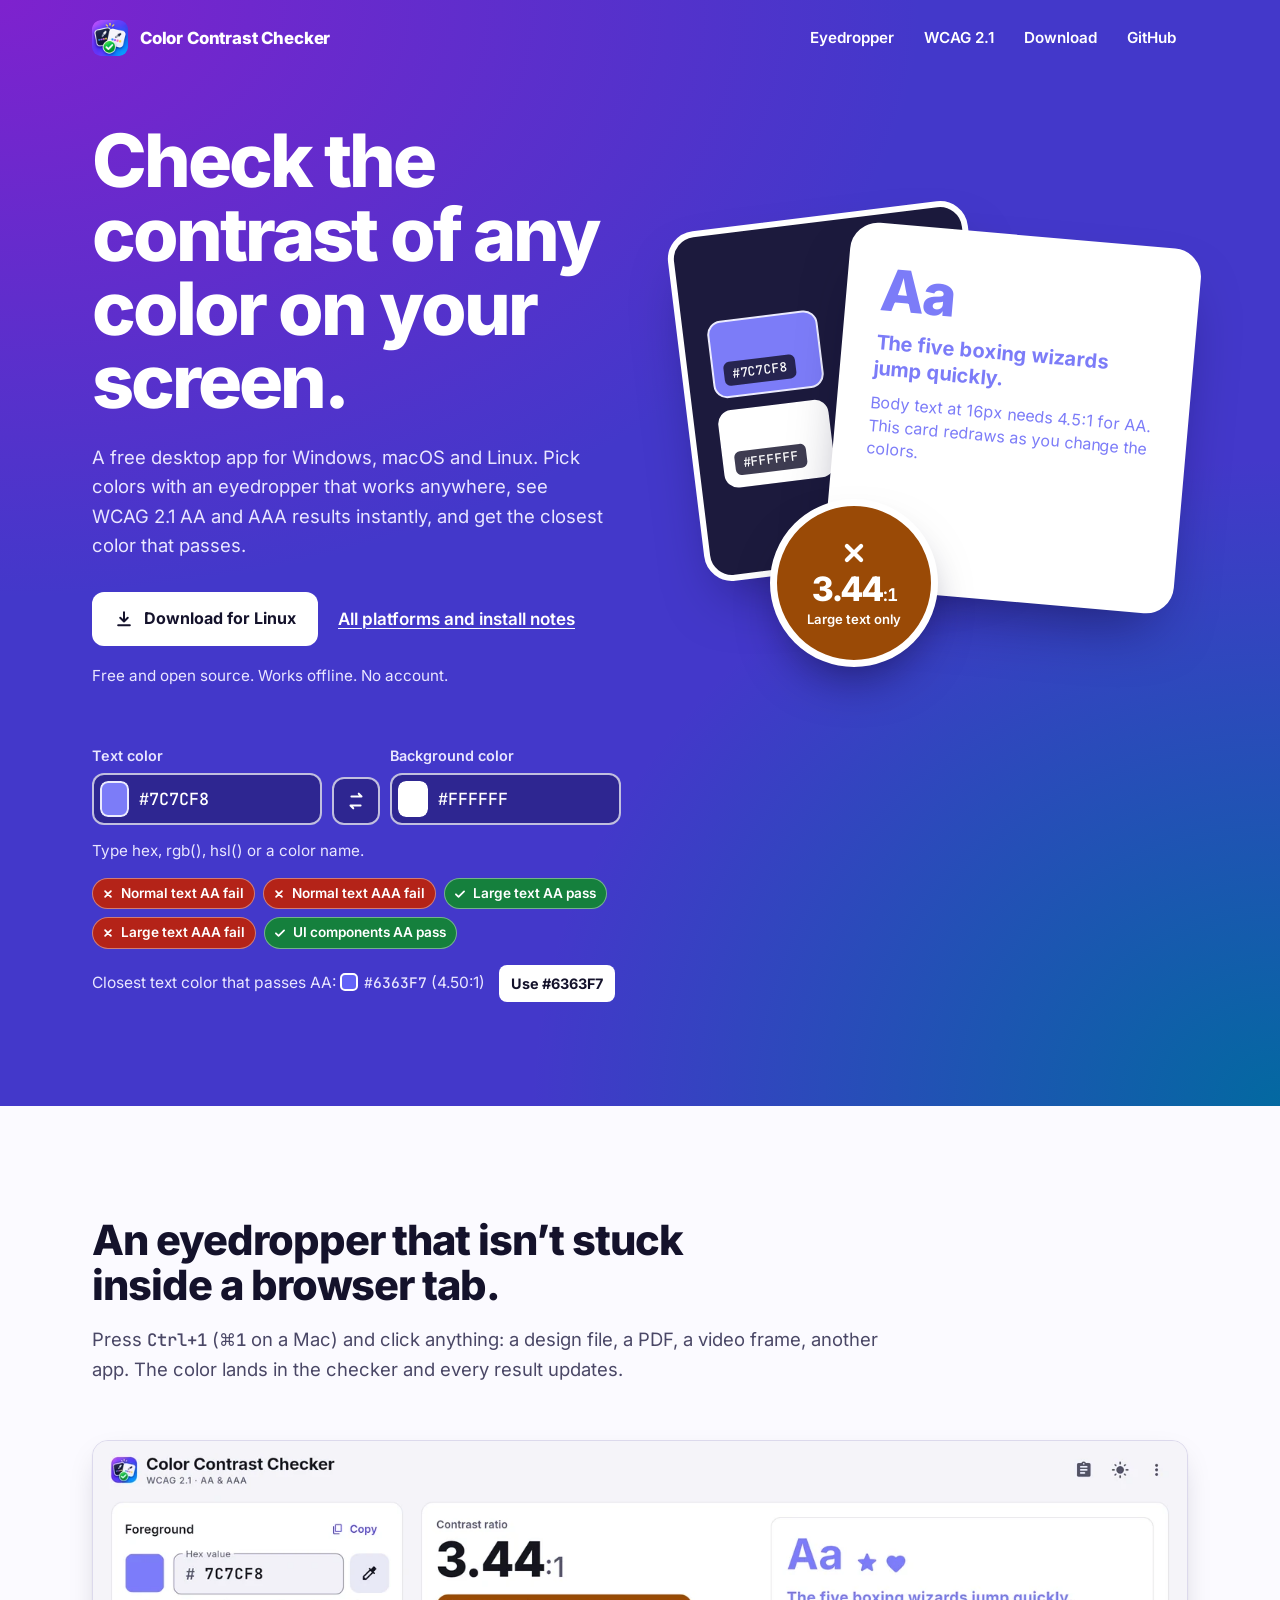
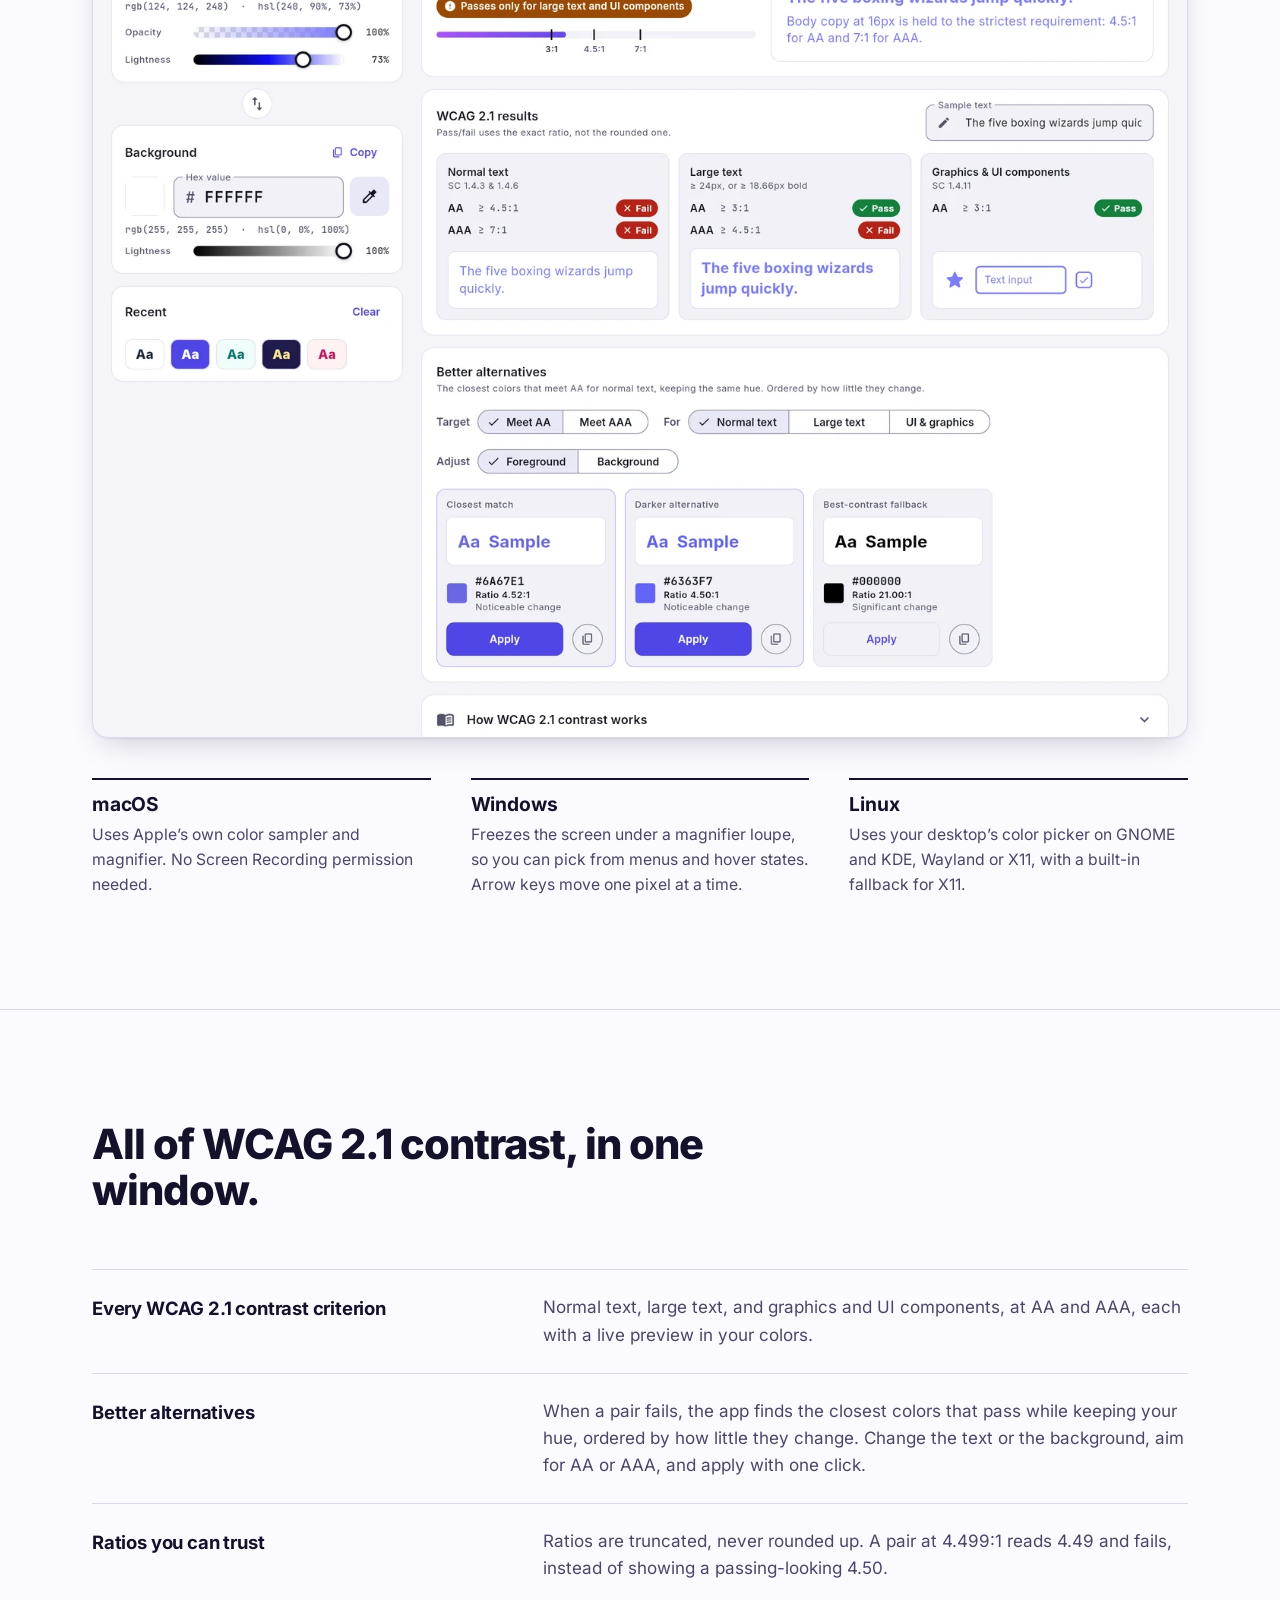
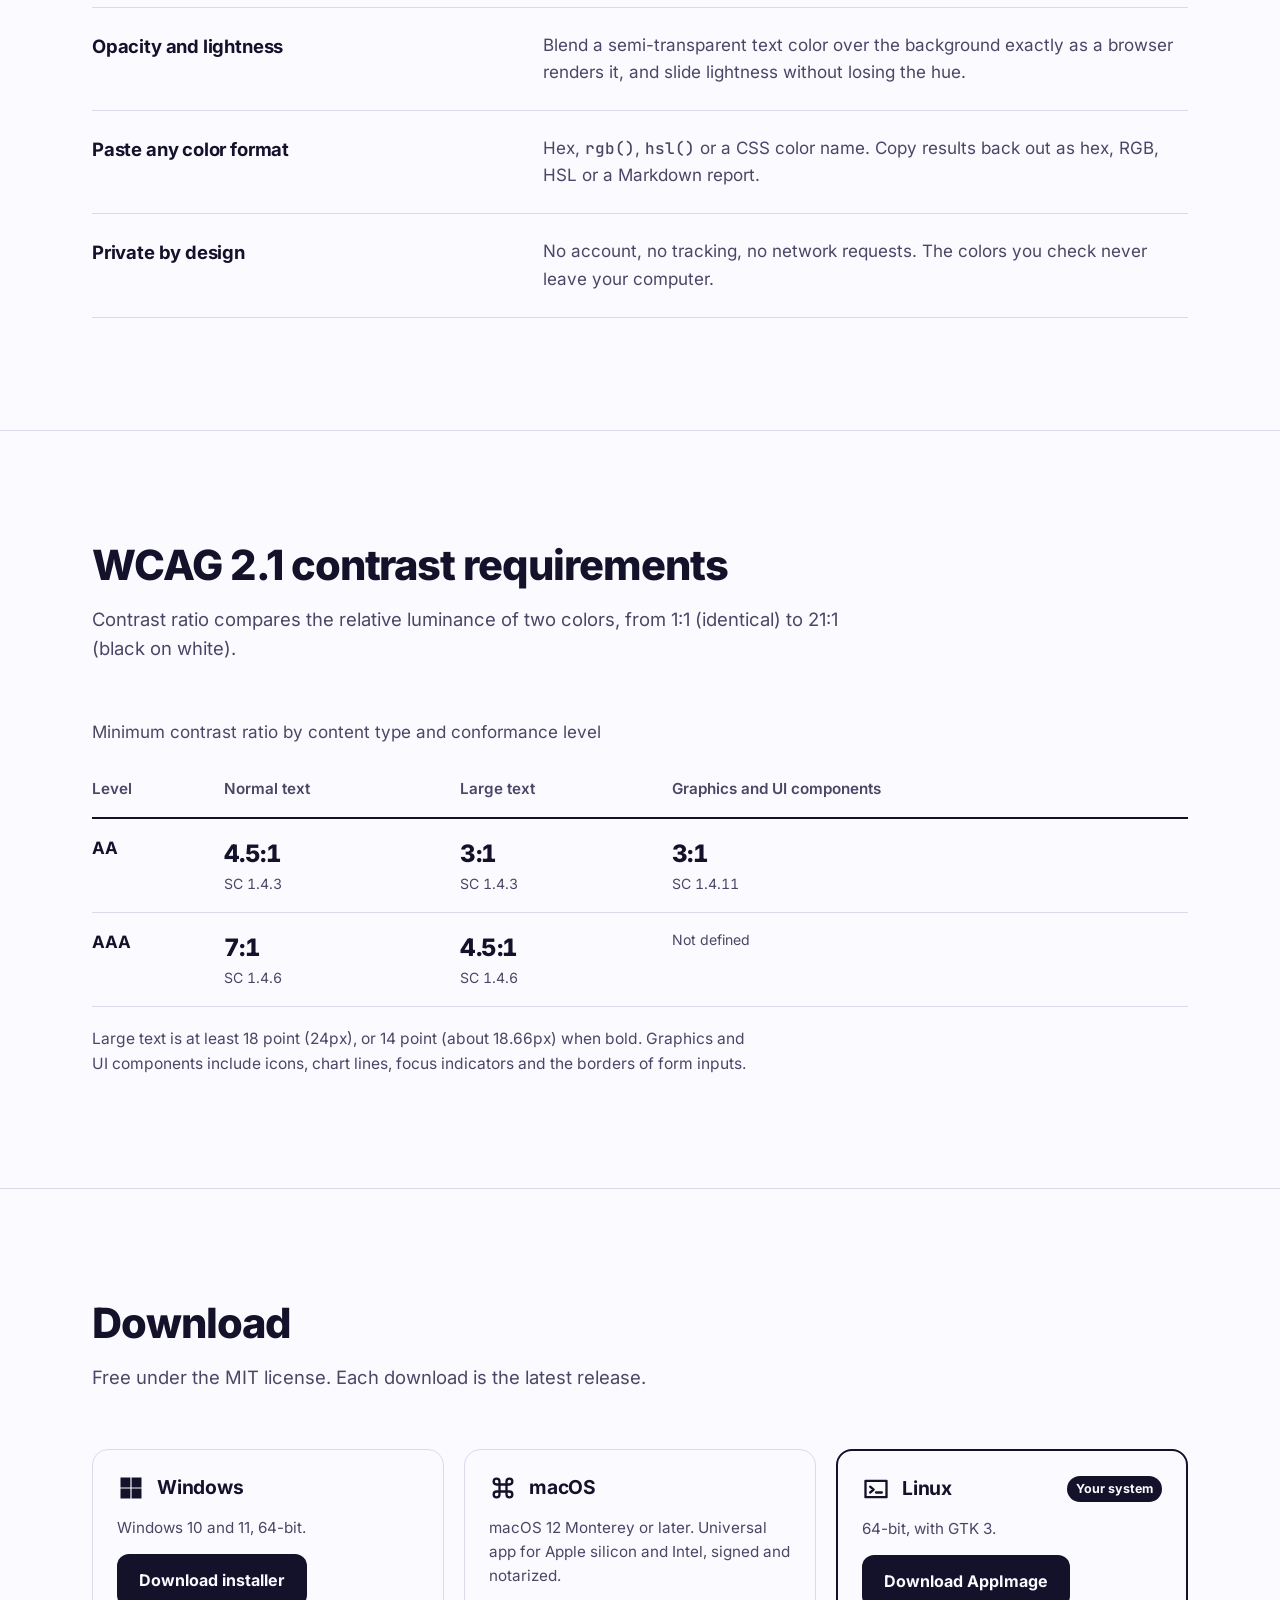
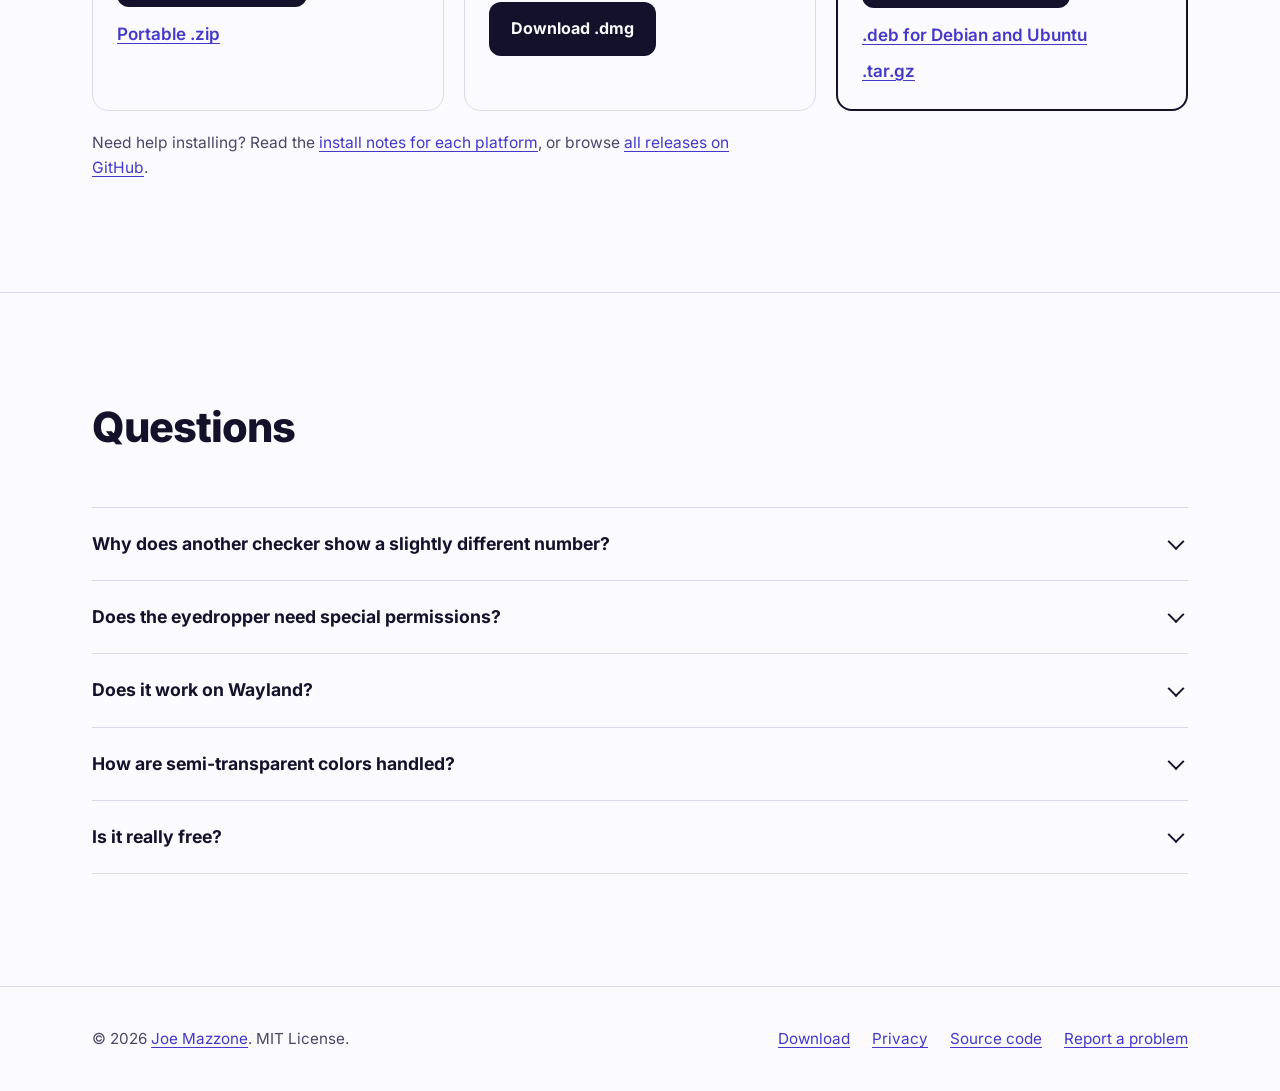
==== website/index.html @ 6fdb6763 "Color Contrast Checker: Flutter desktop app, eyedropper plugin, website - wcag_contrast: WCAG 2.1 co" ====
<!doctype html>
<html lang="en">
  <head>
    <meta charset="utf-8" />
    <meta name="viewport" content="width=device-width, initial-scale=1" />
    <title>Color Contrast Checker — WCAG 2.1 contrast app for Windows, macOS and Linux</title>
    <meta
      name="description"
      content="Free desktop app that checks color contrast against WCAG 2.1 AA and AAA. Pick colors from anywhere on your screen with a system-wide eyedropper and get the closest accessible alternative."
    />
    <link rel="canonical" href="https://color-contrast.joemazzone.net/" />
    <meta name="theme-color" content="#4338CA" />
    <link rel="icon" href="favicon.ico" sizes="any" />
    <link rel="icon" type="image/png" sizes="64x64" href="assets/img/favicon-64.png" />
    <link rel="apple-touch-icon" href="assets/img/apple-touch-icon.png" />
    <link rel="manifest" href="site.webmanifest" />

    <meta property="og:type" content="website" />
    <meta property="og:site_name" content="Color Contrast Checker" />
    <meta property="og:title" content="Color Contrast Checker" />
    <meta
      property="og:description"
      content="WCAG 2.1 AA & AAA contrast checks with an eyedropper that works anywhere on your screen. Free for Windows, macOS and Linux."
    />
    <meta property="og:url" content="https://color-contrast.joemazzone.net/" />
    <meta property="og:image" content="https://color-contrast.joemazzone.net/assets/img/og-image.png" />
    <meta property="og:image:width" content="1200" />
    <meta property="og:image:height" content="630" />
    <meta name="twitter:card" content="summary_large_image" />

    <link rel="preload" href="assets/fonts/inter-800.woff2" as="font" type="font/woff2" crossorigin />
    <link rel="preload" href="assets/fonts/inter-400.woff2" as="font" type="font/woff2" crossorigin />
    <link rel="stylesheet" href="assets/css/site.css" />

    <script type="application/ld+json">
      {
        "@context": "https://schema.org",
        "@type": "SoftwareApplication",
        "name": "Color Contrast Checker",
        "applicationCategory": "DeveloperApplication",
        "operatingSystem": "Windows, macOS, Linux",
        "description": "Desktop app that checks color contrast against WCAG 2.1 AA and AAA, with a system-wide eyedropper and accessible color suggestions.",
        "url": "https://color-contrast.joemazzone.net/",
        "downloadUrl": "https://color-contrast.joemazzone.net/download.html",
        "image": "https://color-contrast.joemazzone.net/assets/img/icon-512.png",
        "screenshot": "https://color-contrast.joemazzone.net/assets/img/screens/app-light.webp",
        "license": "https://opensource.org/licenses/MIT",
        "isAccessibleForFree": true,
        "offers": { "@type": "Offer", "price": "0", "priceCurrency": "USD" },
        "author": { "@type": "Person", "name": "Joe Mazzone", "url": "https://joemazzone.net" }
      }
    </script>
    <script type="module" src="assets/js/site.js"></script>
  </head>
  <body>
    <a class="skip-link" href="#main">Skip to content</a>

    <div class="hero-band">
      <header class="site-header">
        <div class="wrap">
          <a class="brand" href="./">
            <img src="assets/img/icon-192.png" alt="" width="36" height="36" />
            Color Contrast Checker
          </a>
          <nav class="site-nav" aria-label="Main">
            <a class="nav-optional" href="#eyedropper">Eyedropper</a>
            <a class="nav-optional" href="#wcag">WCAG 2.1</a>
            <a href="download.html">Download</a>
            <a class="nav-optional-sm" href="https://github.com/MrMazzone/color-contrast-checker">GitHub</a>
          </nav>
        </div>
      </header>

      <main id="main">
        <section class="wrap hero" aria-labelledby="hero-title">
          <div class="hero-intro">
            <h1 id="hero-title">Check the contrast of any color on your screen.</h1>
            <p class="lede">
              A free desktop app for Windows, macOS and Linux. Pick colors with an eyedropper that works
              anywhere, see WCAG&nbsp;2.1 AA and AAA results instantly, and get the closest color that passes.
            </p>
            <div class="hero-actions">
              <a class="btn btn-primary" href="download.html" data-download-primary>
                <svg viewBox="0 0 24 24" aria-hidden="true">
                  <path
                    fill="none"
                    stroke="currentColor"
                    stroke-width="2.4"
                    stroke-linecap="round"
                    stroke-linejoin="round"
                    d="M12 4v11m0 0l-4.5-4.5M12 15l4.5-4.5M5 19.5h14"
                  />
                </svg>
                <span data-label>Download</span>
              </a>
              <a class="text-link" href="download.html">All platforms and install notes</a>
            </div>
            <p class="hero-note">Free and open source. Works offline. No account.</p>
          </div>

            <form class="try" data-checker onsubmit="return false" aria-label="Try the contrast checker">
              <div class="try-fields">
                <div class="color-field">
                  <label for="fg-text">Text color</label>
                  <div class="color-input">
                    <input type="color" id="fg-pick" value="#7c7cf8" aria-label="Choose text color" />
                    <input
                      type="text"
                      id="fg-text"
                      value="#7C7CF8"
                      spellcheck="false"
                      autocomplete="off"
                      inputmode="text"
                      aria-describedby="color-help"
                    />
                  </div>
                </div>
                <button type="button" class="swap" data-swap aria-label="Swap text and background colors">
                  <svg viewBox="0 0 24 24" aria-hidden="true">
                    <path
                      fill="none"
                      stroke="currentColor"
                      stroke-width="2.2"
                      stroke-linecap="round"
                      stroke-linejoin="round"
                      d="M7 7h11l-3-3M17 17H6l3 3"
                    />
                  </svg>
                </button>
                <div class="color-field">
                  <label for="bg-text">Background color</label>
                  <div class="color-input">
                    <input type="color" id="bg-pick" value="#ffffff" aria-label="Choose background color" />
                    <input
                      type="text"
                      id="bg-text"
                      value="#FFFFFF"
                      spellcheck="false"
                      autocomplete="off"
                      aria-describedby="color-help"
                    />
                  </div>
                </div>
              </div>
              <p id="color-help" class="hero-note" style="margin-top: 0">
                Type hex, rgb(), hsl() or a color name.
              </p>
              <p class="sr-only" data-ratio-text aria-live="polite"></p>
              <div class="results-row" data-pills></div>
              <div class="suggest" data-suggest hidden aria-live="polite"></div>
            </form>

          <div class="specimen" aria-hidden="true">
            <div class="card card-back">
              <div class="chip-row">
                <div class="chip" data-chip-fg style="background: #7c7cf8"><span>#7C7CF8</span></div>
                <div class="chip" data-chip-bg style="background: #ffffff"><span>#FFFFFF</span></div>
              </div>
            </div>
            <div class="card card-front" data-card-front style="color: #7c7cf8; background: #ffffff">
              <span class="sample-big">Aa</span>
              <span class="sample-line">The five boxing wizards jump quickly.</span>
              <span class="sample-body">
                Body text at 16px needs 4.5:1 for AA. This card redraws as you change the colors.
              </span>
            </div>
            <div class="verdict" data-verdict data-state="limited">
              <span class="ratio">3.44<small>:1</small></span>
              <span class="verdict-label">Large text only</span>
            </div>
          </div>
        </section>
      </main>
    </div>

    <section class="section" id="eyedropper" aria-labelledby="eyedropper-title">
      <div class="wrap">
        <div class="section-head">
          <h2 id="eyedropper-title">An eyedropper that isn’t stuck inside a browser tab.</h2>
          <p class="lede">
            Press <span class="mono">Ctrl+1</span> (<span class="mono">⌘1</span> on a Mac) and click anything: a
            design file, a PDF, a video frame, another app. The color lands in the checker and every result updates.
          </p>
        </div>
        <figure class="shot" style="margin: 0">
          <picture>
            <source
              media="(prefers-color-scheme: dark)"
              srcset="assets/img/screens/app-dark-1x.webp 1440w, assets/img/screens/app-dark.webp 2880w"
              sizes="(min-width: 1160px) 1112px, 100vw"
            />
            <img
              src="assets/img/screens/app-light-1x.webp"
              srcset="assets/img/screens/app-light-1x.webp 1440w, assets/img/screens/app-light.webp 2880w"
              sizes="(min-width: 1160px) 1112px, 100vw"
              width="1440"
              height="1180"
              loading="lazy"
              decoding="async"
              alt="Color Contrast Checker app window. Foreground and background panels with hex fields, eyedropper buttons, opacity and lightness sliders on the left; on the right a large contrast ratio, WCAG 2.1 pass and fail results for normal text, large text and UI components, and a list of better alternative colors."
            />
          </picture>
        </figure>
        <div class="picker-notes">
          <div>
            <h3>macOS</h3>
            <p>Uses Apple’s own color sampler and magnifier. No Screen Recording permission needed.</p>
          </div>
          <div>
            <h3>Windows</h3>
            <p>
              Freezes the screen under a magnifier loupe, so you can pick from menus and hover states. Arrow keys move
              one pixel at a time.
            </p>
          </div>
          <div>
            <h3>Linux</h3>
            <p>Uses your desktop’s color picker on GNOME and KDE, Wayland or X11, with a built-in fallback for X11.</p>
          </div>
        </div>
      </div>
    </section>

    <section class="section" aria-labelledby="features-title">
      <div class="wrap">
        <div class="section-head">
          <h2 id="features-title">All of WCAG 2.1 contrast, in one window.</h2>
        </div>
        <dl class="feature-list">
          <div>
            <dt>Every WCAG 2.1 contrast criterion</dt>
            <dd>
              Normal text, large text, and graphics and UI components, at AA and AAA, each with a live preview in your
              colors.
            </dd>
          </div>
          <div>
            <dt>Better alternatives</dt>
            <dd>
              When a pair fails, the app finds the closest colors that pass while keeping your hue, ordered by how
              little they change. Change the text or the background, aim for AA or AAA, and apply with one click.
            </dd>
          </div>
          <div>
            <dt>Ratios you can trust</dt>
            <dd>
              Ratios are truncated, never rounded up. A pair at 4.499:1 reads 4.49 and fails, instead of showing a
              passing-looking 4.50.
            </dd>
          </div>
          <div>
            <dt>Opacity and lightness</dt>
            <dd>
              Blend a semi-transparent text color over the background exactly as a browser renders it, and slide
              lightness without losing the hue.
            </dd>
          </div>
          <div>
            <dt>Paste any color format</dt>
            <dd>Hex, <span class="mono">rgb()</span>, <span class="mono">hsl()</span> or a CSS color name. Copy results back out as hex, RGB, HSL or a Markdown report.</dd>
          </div>
          <div>
            <dt>Private by design</dt>
            <dd>No account, no tracking, no network requests. The colors you check never leave your computer.</dd>
          </div>
        </dl>
      </div>
    </section>

    <section class="section" id="wcag" aria-labelledby="wcag-title">
      <div class="wrap">
        <div class="section-head">
          <h2 id="wcag-title">WCAG 2.1 contrast requirements</h2>
          <p class="lede">
            Contrast ratio compares the relative luminance of two colors, from 1:1 (identical) to 21:1 (black on
            white).
          </p>
        </div>
        <div class="table-scroll" role="region" aria-labelledby="wcag-title" tabindex="0">
          <table class="req-table">
            <caption>
              Minimum contrast ratio by content type and conformance level
            </caption>
            <thead>
              <tr>
                <th scope="col">Level</th>
                <th scope="col">Normal text</th>
                <th scope="col">Large text</th>
                <th scope="col">Graphics and UI components</th>
              </tr>
            </thead>
            <tbody>
              <tr>
                <th scope="row">AA</th>
                <td><span class="num">4.5:1</span><span class="sc">SC 1.4.3</span></td>
                <td><span class="num">3:1</span><span class="sc">SC 1.4.3</span></td>
                <td><span class="num">3:1</span><span class="sc">SC 1.4.11</span></td>
              </tr>
              <tr>
                <th scope="row">AAA</th>
                <td><span class="num">7:1</span><span class="sc">SC 1.4.6</span></td>
                <td><span class="num">4.5:1</span><span class="sc">SC 1.4.6</span></td>
                <td><span class="sc">Not defined</span></td>
              </tr>
            </tbody>
          </table>
        </div>
        <p class="footnote">
          Large text is at least 18&nbsp;point (24px), or 14&nbsp;point (about 18.66px) when bold. Graphics and UI
          components include icons, chart lines, focus indicators and the borders of form inputs.
        </p>
      </div>
    </section>

    <section class="section" id="download" aria-labelledby="download-title">
      <div class="wrap">
        <div class="section-head">
          <h2 id="download-title">Download</h2>
          <p class="lede">Free under the MIT license. Each download is the latest release.</p>
        </div>
        <div class="downloads">
          <article class="platform" data-platform="windows">
            <header>
              <svg viewBox="0 0 24 24" aria-hidden="true">
                <path fill="currentColor" d="M3 3h8.5v8.5H3zM12.5 3H21v8.5h-8.5zM3 12.5h8.5V21H3zM12.5 12.5H21V21h-8.5z" />
              </svg>
              <h3>Windows</h3>
            </header>
            <p>Windows 10 and 11, 64-bit.</p>
            <a class="btn btn-primary" href="https://github.com/MrMazzone/color-contrast-checker/releases/latest/download/ColorContrastChecker-Windows-Setup.exe">Download installer</a>
            <ul>
              <li><a href="https://github.com/MrMazzone/color-contrast-checker/releases/latest/download/ColorContrastChecker-Windows-Portable.zip">Portable .zip</a></li>
            </ul>
          </article>
          <article class="platform" data-platform="mac">
            <header>
              <svg viewBox="0 0 24 24" aria-hidden="true">
                <path
                  fill="none"
                  stroke="currentColor"
                  stroke-width="2"
                  d="M9 9V6.5A2.5 2.5 0 1 0 6.5 9H9zm0 0h6m-6 0v6m6-6V6.5A2.5 2.5 0 1 1 17.5 9H15zm0 0v6m0 0h2.5a2.5 2.5 0 1 1-2.5 2.5V15zm0 0H9m0 0v2.5A2.5 2.5 0 1 1 6.5 15H9z"
                />
              </svg>
              <h3>macOS</h3>
            </header>
            <p>macOS 12 Monterey or later. Universal app for Apple silicon and Intel, signed and notarized.</p>
            <a class="btn btn-primary" href="https://github.com/MrMazzone/color-contrast-checker/releases/latest/download/ColorContrastChecker-macOS.dmg">Download .dmg</a>
          </article>
          <article class="platform" data-platform="linux">
            <header>
              <svg viewBox="0 0 24 24" aria-hidden="true">
                <path
                  fill="none"
                  stroke="currentColor"
                  stroke-width="2"
                  stroke-linecap="round"
                  stroke-linejoin="round"
                  d="M3 5h18v14H3zM7 10l3 2.5L7 15m5 0h5"
                />
              </svg>
              <h3>Linux</h3>
            </header>
            <p>64-bit, with GTK 3.</p>
            <a class="btn btn-primary" href="https://github.com/MrMazzone/color-contrast-checker/releases/latest/download/ColorContrastChecker-Linux-x86_64.AppImage">Download AppImage</a>
            <ul>
              <li><a href="https://github.com/MrMazzone/color-contrast-checker/releases/latest/download/ColorContrastChecker-Linux-amd64.deb">.deb for Debian and Ubuntu</a></li>
              <li><a href="https://github.com/MrMazzone/color-contrast-checker/releases/latest/download/ColorContrastChecker-Linux-x86_64.tar.gz">.tar.gz</a></li>
            </ul>
          </article>
        </div>
        <p class="footnote">
          Need help installing? Read the <a href="download.html">install notes for each platform</a>, or browse
          <a href="https://github.com/MrMazzone/color-contrast-checker/releases">all releases on GitHub</a>.
        </p>
      </div>
    </section>

    <section class="section" aria-labelledby="faq-title">
      <div class="wrap">
        <div class="section-head">
          <h2 id="faq-title">Questions</h2>
        </div>
        <div class="faq">
          <details>
            <summary>Why does another checker show a slightly different number?</summary>
            <div>
              <p>
                Some tools round the ratio; this app truncates it to two decimals, the way WebAIM does. Red on white
                is 3.998:1, so it shows 3.99 here and 4.00 elsewhere. Pass and fail always use the exact value.
              </p>
            </div>
          </details>
          <details>
            <summary>Does the eyedropper need special permissions?</summary>
            <div>
              <p>
                No. On macOS it uses the system color sampler, which works without Screen Recording permission. On
                Windows and Linux it reads the screen only while you are picking.
              </p>
            </div>
          </details>
          <details>
            <summary>Does it work on Wayland?</summary>
            <div>
              <p>
                Yes, through the desktop portal color picker that GNOME and KDE provide. On X11 without a portal the app
                uses its own magnifier overlay.
              </p>
            </div>
          </details>
          <details>
            <summary>How are semi-transparent colors handled?</summary>
            <div>
              <p>
                The text color is blended over the background before measuring, exactly as a browser draws it. The app
                shows the resulting solid color so you can use it directly.
              </p>
            </div>
          </details>
          <details>
            <summary>Is it really free?</summary>
            <div>
              <p>
                Yes. It is open source under the MIT license, with no ads, accounts or tracking. The source is on
                <a href="https://github.com/MrMazzone/color-contrast-checker">GitHub</a>.
              </p>
            </div>
          </details>
        </div>
      </div>
    </section>

    <footer class="site-footer">
      <div class="wrap">
        <p>© <span data-year>2026</span> <a href="https://joemazzone.net">Joe Mazzone</a>. MIT License.</p>
        <nav aria-label="Footer">
          <a href="download.html">Download</a>
          <a href="privacy.html">Privacy</a>
          <a href="https://github.com/MrMazzone/color-contrast-checker">Source code</a>
          <a href="https://github.com/MrMazzone/color-contrast-checker/issues">Report a problem</a>
        </nav>
      </div>
    </footer>
  </body>
</html>
---- website/assets/css/site.css ----
/* Color Contrast Checker — marketing site
   Every text/background pair below meets WCAG 2.1 AA (most meet AAA). */

@font-face {
  font-family: "Inter";
  font-style: normal;
  font-weight: 400;
  font-display: swap;
  src: url("../fonts/inter-400.woff2") format("woff2");
}
@font-face {
  font-family: "Inter";
  font-style: normal;
  font-weight: 500;
  font-display: swap;
  src: url("../fonts/inter-500.woff2") format("woff2");
}
@font-face {
  font-family: "Inter";
  font-style: normal;
  font-weight: 600;
  font-display: swap;
  src: url("../fonts/inter-600.woff2") format("woff2");
}
@font-face {
  font-family: "Inter";
  font-style: normal;
  font-weight: 700;
  font-display: swap;
  src: url("../fonts/inter-700.woff2") format("woff2");
}
@font-face {
  font-family: "Inter";
  font-style: normal;
  font-weight: 800;
  font-display: swap;
  src: url("../fonts/inter-800.woff2") format("woff2");
}
@font-face {
  font-family: "JetBrains Mono";
  font-style: normal;
  font-weight: 500;
  font-display: swap;
  src: url("../fonts/jetbrains-mono-500.woff2") format("woff2");
}

:root {
  color-scheme: light dark;
  --paper: #fbfaff;
  --paper-2: #f2f0fb;
  --ink: #14122b;
  --ink-2: #4a4766;
  --rule: #dcd9ec;
  --rule-strong: #8b88a8; /* ≥ 3:1 for control boundaries */
  --link: #4338ca;
  --link-hover: #3730a3;
  --pass: #15803d;
  --fail: #b42318;
  --warn: #9a4a06;
  --hero-a: #7e22ce;
  --hero-b: #4338ca;
  --hero-c: #0369a1;
  --on-hero: #ffffff;
  --on-hero-2: #e9e6ff;
  --focus: #4338ca;
  --shadow: 0 1px 2px rgb(20 18 43 / 0.06), 0 12px 32px -12px rgb(20 18 43 / 0.25);

  --font: "Inter", system-ui, -apple-system, "Segoe UI", Roboto, sans-serif;
  --mono: "JetBrains Mono", ui-monospace, SFMono-Regular, Menlo, Consolas, monospace;
  --measure: 66ch;
  --gutter: clamp(16px, 4vw, 32px);
}

@media (prefers-color-scheme: dark) {
  :root {
    --paper: #121027;
    --paper-2: #1b1838;
    --ink: #f2f1fa;
    --ink-2: #b9b6d3;
    --rule: #2e2a52;
    --rule-strong: #6e6a93;
    --link: #a5a0ff;
    --link-hover: #c4c0ff;
    --focus: #a5a0ff;
    --shadow: 0 1px 2px rgb(0 0 0 / 0.3), 0 16px 40px -16px rgb(0 0 0 / 0.7);
  }
}

*,
*::before,
*::after {
  box-sizing: border-box;
}

html {
  -webkit-text-size-adjust: 100%;
  text-size-adjust: 100%;
}

body {
  margin: 0;
  background: var(--paper);
  color: var(--ink);
  font-family: var(--font);
  font-size: 1.0625rem;
  line-height: 1.6;
  font-feature-settings: "cv11", "ss01";
  -webkit-font-smoothing: antialiased;
}

img {
  max-width: 100%;
  height: auto;
  display: block;
}

a {
  color: var(--link);
  text-underline-offset: 0.18em;
  text-decoration-thickness: 1px;
}
a:hover {
  color: var(--link-hover);
  text-decoration-thickness: 2px;
}

:focus-visible {
  outline: 3px solid var(--focus);
  outline-offset: 3px;
  border-radius: 4px;
}

.sr-only {
  position: absolute;
  width: 1px;
  height: 1px;
  padding: 0;
  margin: -1px;
  overflow: hidden;
  clip: rect(0, 0, 0, 0);
  white-space: nowrap;
  border: 0;
}

.skip-link {
  position: absolute;
  left: 16px;
  top: -60px;
  z-index: 10;
  padding: 10px 14px;
  background: var(--ink);
  color: var(--paper);
  border-radius: 8px;
  font-weight: 600;
}
.skip-link:focus {
  top: 12px;
}

.wrap {
  width: 100%;
  max-width: 1160px;
  margin-inline: auto;
  padding-inline: var(--gutter);
}

.mono {
  font-family: var(--mono);
  font-weight: 500;
  font-size: 0.94em;
}

h1,
h2,
h3 {
  margin: 0;
  line-height: 1.1;
  letter-spacing: -0.025em;
}

h2 {
  font-size: clamp(1.75rem, 1.2rem + 2vw, 2.6rem);
  font-weight: 800;
  max-width: 22ch;
}

h3 {
  font-size: 1.2rem;
  font-weight: 700;
  letter-spacing: -0.01em;
}

p {
  margin: 0;
}

.lede {
  color: var(--ink-2);
  font-size: 1.15rem;
  max-width: var(--measure);
}

/* ---------- Buttons ---------- */

.btn {
  display: inline-flex;
  align-items: center;
  gap: 10px;
  min-height: 48px;
  padding: 12px 20px;
  border-radius: 12px;
  font: inherit;
  font-weight: 700;
  font-size: 1rem;
  text-decoration: none;
  cursor: pointer;
  border: 2px solid transparent;
  transition: transform 120ms ease, background-color 120ms ease;
}
.btn:hover {
  text-decoration: none;
}
.btn:active {
  transform: translateY(1px);
}
.btn svg {
  width: 20px;
  height: 20px;
  flex: none;
}
.btn-primary {
  background: var(--ink);
  color: var(--paper);
}
.btn-primary:hover {
  color: var(--paper);
  background: color-mix(in srgb, var(--ink) 86%, var(--link));
}
.btn-quiet {
  background: transparent;
  color: var(--ink);
  border-color: var(--rule-strong);
}
.btn-quiet:hover {
  color: var(--ink);
  background: var(--paper-2);
}

/* ---------- Header ---------- */

.site-header {
  position: relative;
  z-index: 2;
  color: var(--on-hero);
}
.site-header .wrap {
  display: flex;
  align-items: center;
  justify-content: space-between;
  gap: 16px;
  padding-block: 18px;
}
.brand {
  white-space: nowrap;
  display: inline-flex;
  align-items: center;
  gap: 12px;
  color: inherit;
  text-decoration: none;
  font-weight: 800;
  font-size: 1.05rem;
  letter-spacing: -0.01em;
}
.brand:hover {
  color: inherit;
}
.brand img {
  width: 36px;
  height: 36px;
  border-radius: 9px;
}
.site-nav {
  display: flex;
  align-items: center;
  gap: 6px;
}
.site-nav a {
  color: var(--on-hero);
  text-decoration: none;
  font-weight: 600;
  font-size: 0.95rem;
  padding: 8px 12px;
  border-radius: 8px;
}
.site-nav a:hover {
  background: rgb(255 255 255 / 0.14);
  color: var(--on-hero);
}
.site-nav a:focus-visible,
.hero a:focus-visible,
.hero button:focus-visible,
.hero input:focus-visible {
  outline-color: #ffffff;
}
@media (max-width: 640px) {
  .site-nav .nav-optional {
    display: none;
  }
}
@media (max-width: 430px) {
  .site-nav .nav-optional-sm {
    display: none;
  }
}

/* Interior pages use a plain header on paper. */
.page-plain .site-header {
  color: var(--ink);
  border-bottom: 1px solid var(--rule);
}
.page-plain .site-nav a {
  color: var(--ink);
}
.page-plain .site-nav a:hover {
  background: var(--paper-2);
  color: var(--ink);
}
.page-plain .site-nav a:focus-visible {
  outline-color: var(--focus);
}

/* ---------- Hero ---------- */

.hero-band {
  position: relative;
  color: var(--on-hero);
  background:
    radial-gradient(120% 90% at 0% 0%, var(--hero-a) 0%, transparent 60%),
    radial-gradient(90% 90% at 100% 100%, var(--hero-c) 0%, transparent 65%),
    var(--hero-b);
  overflow: hidden;
}
.hero {
  display: grid;
  grid-template-columns: minmax(0, 1.05fr) minmax(0, 1fr);
  grid-template-areas:
    "intro specimen"
    "try specimen";
  column-gap: clamp(32px, 5vw, 72px);
  align-items: start;
  padding-block: clamp(24px, 4vw, 48px) clamp(56px, 8vw, 104px);
}
.hero h1 {
  font-size: clamp(2.5rem, 1.4rem + 4.4vw, 4.6rem);
  font-weight: 800;
  letter-spacing: -0.04em;
  line-height: 1.0;
  max-width: 13ch;
}
.hero .lede {
  color: var(--on-hero-2);
  margin-top: 24px;
  max-width: 44ch;
}
.hero-actions {
  display: flex;
  flex-wrap: wrap;
  align-items: center;
  gap: 12px 20px;
  margin-top: 32px;
}
.hero .btn-primary {
  background: #ffffff;
  color: #14122b;
}
.hero .btn-primary:hover {
  background: #ede9fe;
  color: #14122b;
}
.hero-actions a.text-link {
  color: var(--on-hero);
  font-weight: 600;
}
.hero-note {
  margin-top: 18px;
  color: var(--on-hero-2);
  font-size: 0.95rem;
}

/* The live specimen: two tilted cards and a verdict badge, after the icon. */
.hero-intro {
  grid-area: intro;
}
.specimen {
  grid-area: specimen;
  position: relative;
  min-height: 440px;
  margin-top: clamp(24px, 6vw, 96px);
  isolation: isolate;
}
.card {
  position: absolute;
  border-radius: 28px;
  border: 6px solid #ffffff;
  box-shadow: 0 30px 60px -24px rgb(10 6 40 / 0.55);
}
.card-back {
  inset: 14px 40% 74px 0;
  transform: rotate(-7deg);
  background: #1c1a3d;
  padding: 24px;
  display: flex;
  flex-direction: column;
  justify-content: center;
  z-index: -1;
}
.chip-row {
  display: flex;
  flex-direction: column;
  gap: 12px;
  width: 46%;
}
.chip {
  border-radius: 14px;
  padding: 10px;
  min-height: 78px;
  display: flex;
  align-items: flex-end;
  border: 2px solid rgb(255 255 255 / 0.85);
}
.chip span {
  background: rgb(20 18 43 / 0.82);
  color: #ffffff;
  padding: 2px 8px;
  border-radius: 6px;
  font-family: var(--mono);
  font-size: 0.8rem;
}
.card-front {
  inset: 34px 0 40px 30%;
  transform: rotate(5deg);
  padding: 32px 28px;
  display: flex;
  flex-direction: column;
  justify-content: flex-start;
  gap: 10px;
  transition: background-color 160ms ease, color 160ms ease;
}
.card-front .sample-big {
  font-size: clamp(2.6rem, 2rem + 2vw, 3.6rem);
  font-weight: 800;
  letter-spacing: -0.03em;
  line-height: 1;
}
.card-front .sample-line {
  font-size: 1.25rem;
  font-weight: 700;
  line-height: 1.3;
}
.card-front .sample-body {
  font-size: 1rem;
  line-height: 1.45;
  max-width: 34ch;
}

.verdict {
  position: absolute;
  left: 17%;
  bottom: -26px;
  width: 168px;
  height: 168px;
  border-radius: 50%;
  border: 7px solid #ffffff;
  display: grid;
  place-content: center;
  text-align: center;
  color: #ffffff;
  background: var(--pass);
  box-shadow: 0 24px 48px -18px rgb(10 6 40 / 0.6);
  transition: background-color 160ms ease;
}
.verdict[data-state="fail"] {
  background: var(--fail);
}
.verdict[data-state="limited"] {
  background: var(--warn);
}
.verdict svg {
  width: 34px;
  height: 34px;
  margin: 0 auto 2px;
}
.verdict .ratio {
  font-size: 2.1rem;
  font-weight: 800;
  letter-spacing: -0.03em;
  line-height: 1;
  font-variant-numeric: tabular-nums;
}
.verdict .ratio small {
  font-size: 1.1rem;
  font-weight: 600;
}
.verdict .verdict-label {
  font-size: 0.82rem;
  font-weight: 600;
  margin-top: 4px;
}

.try {
  grid-area: try;
  margin-top: 56px;
  display: grid;
  gap: 14px;
}
.try-fields {
  display: grid;
  grid-template-columns: 1fr auto 1fr;
  gap: 10px;
  align-items: end;
}
.color-field label {
  display: block;
  font-size: 0.9rem;
  font-weight: 600;
  color: var(--on-hero-2);
  margin-bottom: 6px;
}
.color-input {
  display: flex;
  align-items: center;
  gap: 8px;
  background: rgb(10 6 40 / 0.35);
  border: 2px solid rgb(255 255 255 / 0.7);
  border-radius: 12px;
  padding: 6px 10px 6px 6px;
}
.color-input:focus-within {
  border-color: #ffffff;
}
.color-input input[type="color"] {
  inline-size: 36px;
  block-size: 36px;
  padding: 0;
  border: 0;
  border-radius: 8px;
  background: none;
  cursor: pointer;
}
.color-input input[type="color"]::-webkit-color-swatch-wrapper {
  padding: 0;
}
.color-input input[type="color"]::-webkit-color-swatch {
  border: 2px solid rgb(255 255 255 / 0.85);
  border-radius: 8px;
}
.color-input input[type="color"]::-moz-color-swatch {
  border: 2px solid rgb(255 255 255 / 0.85);
  border-radius: 8px;
}
.color-input input[type="text"] {
  min-width: 0;
  width: 100%;
  background: transparent;
  border: 0;
  color: #ffffff;
  font-family: var(--mono);
  font-weight: 500;
  font-size: 1.05rem;
  padding: 6px 2px;
}
.color-input input[type="text"]:focus {
  outline: none;
}
.color-input[data-invalid="true"] {
  border-color: #fecaca;
  box-shadow: 0 0 0 2px #fecaca;
}
.swap {
  inline-size: 48px;
  block-size: 48px;
  border-radius: 12px;
  border: 2px solid rgb(255 255 255 / 0.7);
  background: rgb(10 6 40 / 0.35);
  color: #ffffff;
  cursor: pointer;
  display: grid;
  place-items: center;
}
.swap:hover {
  background: rgb(10 6 40 / 0.55);
}
.swap svg {
  width: 22px;
  height: 22px;
}
.results-row {
  display: flex;
  flex-wrap: wrap;
  gap: 8px;
}
.pill {
  display: inline-flex;
  align-items: center;
  gap: 6px;
  padding: 4px 10px 4px 8px;
  border-radius: 999px;
  font-size: 0.85rem;
  font-weight: 600;
  color: #ffffff;
  background: var(--pass);
  border: 1px solid rgb(255 255 255 / 0.4);
}
.pill[data-pass="false"] {
  background: var(--fail);
}
.pill svg {
  width: 14px;
  height: 14px;
}
.suggest {
  display: flex;
  flex-wrap: wrap;
  align-items: center;
  gap: 10px 14px;
  color: var(--on-hero-2);
  font-size: 0.97rem;
  min-height: 40px;
}
.suggest[hidden] {
  display: none;
}
.suggest .swatch-dot {
  inline-size: 18px;
  block-size: 18px;
  border-radius: 5px;
  border: 2px solid #ffffff;
  display: inline-block;
  vertical-align: -3px;
  margin-right: 6px;
}
.suggest button {
  font: inherit;
  font-weight: 700;
  font-size: 0.9rem;
  color: #14122b;
  background: #ffffff;
  border: 0;
  border-radius: 8px;
  padding: 7px 12px;
  cursor: pointer;
}
.suggest button:hover {
  background: #ede9fe;
}

@media (max-width: 920px) {
  .hero {
    grid-template-columns: 1fr;
    grid-template-areas:
      "intro"
      "specimen"
      "try";
  }
  .specimen {
    min-height: 380px;
    max-width: 560px;
    width: 100%;
    margin-top: 48px;
  }
}
@media (max-width: 520px) {
  .specimen {
    min-height: 340px;
  }
  .card-back {
    inset: 10px 42% 80px 0;
    padding: 16px;
  }
  .chip-row {
    width: 62%;
  }
  .chip {
    min-height: 64px;
  }
  .card-front {
    inset: 30px 0 46px 28%;
    padding: 22px 18px;
  }
  .card-front .sample-body {
    display: none;
  }
  .verdict {
    width: 128px;
    height: 128px;
    left: 8%;
    bottom: -30px;
  }
  .verdict .ratio {
    font-size: 1.6rem;
  }
  .verdict .verdict-label {
    font-size: 0.7rem;
  }
  .verdict svg {
    width: 26px;
    height: 26px;
  }
  .try-fields {
    grid-template-columns: 1fr;
  }
  .swap {
    justify-self: start;
  }
}

/* ---------- Sections ---------- */

.section {
  padding-block: clamp(64px, 9vw, 112px);
}
.section + .section {
  border-top: 1px solid var(--rule);
}
.section-head {
  display: grid;
  gap: 16px;
  margin-bottom: clamp(32px, 5vw, 56px);
}

.shot {
  border-radius: 16px;
  border: 1px solid var(--rule);
  box-shadow: var(--shadow);
  overflow: hidden;
  background: var(--paper-2);
}
.shot img {
  width: 100%;
}
.picker-notes {
  display: grid;
  grid-template-columns: repeat(3, minmax(0, 1fr));
  gap: 0 40px;
  margin-top: 40px;
}
.picker-notes div {
  border-top: 2px solid var(--ink);
  padding-top: 14px;
}
.picker-notes h3 {
  margin-bottom: 6px;
}
.picker-notes p {
  color: var(--ink-2);
  font-size: 0.98rem;
}
@media (max-width: 760px) {
  .picker-notes {
    grid-template-columns: 1fr;
    gap: 28px;
  }
}

/* Feature list: hairline rows, heading left, description right. */
.feature-list {
  margin: 0;
  border-top: 1px solid var(--rule);
}
.feature-list > div {
  display: grid;
  grid-template-columns: minmax(0, 1fr) minmax(0, 1.6fr);
  gap: 8px 48px;
  padding-block: 24px;
  border-bottom: 1px solid var(--rule);
}
.feature-list dt {
  font-weight: 700;
  font-size: 1.15rem;
  letter-spacing: -0.01em;
}
.feature-list dd {
  margin: 0;
  color: var(--ink-2);
  max-width: var(--measure);
}
@media (max-width: 760px) {
  .feature-list > div {
    grid-template-columns: 1fr;
  }
}

/* Requirements table */
.table-scroll {
  overflow-x: auto;
}
.req-table {
  width: 100%;
  min-width: 560px;
  border-collapse: collapse;
  font-variant-numeric: tabular-nums;
}
.req-table caption {
  text-align: left;
  color: var(--ink-2);
  padding-bottom: 14px;
}
.req-table th,
.req-table td {
  text-align: left;
  padding: 16px 18px 16px 0;
  border-bottom: 1px solid var(--rule);
  vertical-align: top;
}
.req-table thead th {
  font-size: 0.95rem;
  color: var(--ink-2);
  font-weight: 600;
  border-bottom: 2px solid var(--ink);
}
.req-table tbody th {
  font-weight: 700;
}
.req-table td .num {
  font-size: 1.5rem;
  font-weight: 800;
  letter-spacing: -0.02em;
}
.req-table td .sc {
  display: block;
  color: var(--ink-2);
  font-size: 0.88rem;
}
.footnote {
  margin-top: 20px;
  color: var(--ink-2);
  max-width: var(--measure);
  font-size: 0.97rem;
}

/* Downloads */
.downloads {
  display: grid;
  grid-template-columns: repeat(3, minmax(0, 1fr));
  gap: 20px;
}
.platform {
  border: 1px solid var(--rule);
  border-radius: 16px;
  padding: 24px;
  display: flex;
  flex-direction: column;
  gap: 14px;
  background: var(--paper);
}
.platform[data-current="true"] {
  border: 2px solid var(--ink);
}
.platform header {
  display: flex;
  align-items: center;
  gap: 12px;
}
.platform header svg {
  width: 28px;
  height: 28px;
  flex: none;
}
.platform p {
  color: var(--ink-2);
  font-size: 0.95rem;
}
.platform ul {
  list-style: none;
  margin: 0;
  padding: 0;
  display: grid;
  gap: 8px;
}
.platform li a {
  font-weight: 600;
}
.platform .btn {
  align-self: flex-start;
}
.platform .badge {
  margin-left: auto;
  font-size: 0.78rem;
  font-weight: 700;
  padding: 3px 9px;
  border-radius: 999px;
  background: var(--ink);
  color: var(--paper);
}
@media (max-width: 900px) {
  .downloads {
    grid-template-columns: 1fr;
  }
}

/* FAQ */
.faq {
  border-top: 1px solid var(--rule);
}
.faq details {
  border-bottom: 1px solid var(--rule);
}
.faq summary {
  cursor: pointer;
  list-style: none;
  padding: 22px 40px 22px 0;
  font-weight: 700;
  font-size: 1.1rem;
  position: relative;
}
.faq summary::-webkit-details-marker {
  display: none;
}
.faq summary::after {
  content: "";
  position: absolute;
  right: 6px;
  top: 50%;
  width: 12px;
  height: 12px;
  border-right: 2.5px solid var(--ink);
  border-bottom: 2.5px solid var(--ink);
  transform: translateY(-70%) rotate(45deg);
  transition: transform 160ms ease;
}
.faq details[open] summary::after {
  transform: translateY(-30%) rotate(-135deg);
}
.faq details > div {
  padding: 0 0 24px;
  color: var(--ink-2);
  max-width: var(--measure);
}
.faq details > div p + p {
  margin-top: 10px;
}

/* Prose pages */
.prose {
  max-width: 70ch;
  padding-block: clamp(48px, 7vw, 88px);
}
.prose h1 {
  font-size: clamp(2.2rem, 1.6rem + 2.4vw, 3.2rem);
  font-weight: 800;
  letter-spacing: -0.035em;
  margin-bottom: 20px;
}
.prose h2 {
  font-size: 1.5rem;
  margin: 44px 0 12px;
  max-width: none;
}
.prose h3 {
  margin: 28px 0 8px;
}
.prose p,
.prose li {
  color: var(--ink-2);
}
.prose p + p {
  margin-top: 14px;
}
.prose ul,
.prose ol {
  padding-left: 1.25em;
}
.prose li + li {
  margin-top: 6px;
}
.prose code,
.prose kbd {
  font-family: var(--mono);
  font-size: 0.9em;
  background: var(--paper-2);
  border: 1px solid var(--rule);
  border-radius: 6px;
  padding: 1px 6px;
  color: var(--ink);
}
.prose pre {
  background: var(--paper-2);
  border: 1px solid var(--rule);
  border-radius: 10px;
  padding: 14px 16px;
  overflow-x: auto;
}
.prose pre code {
  border: 0;
  padding: 0;
  background: none;
}

/* Footer */
.site-footer {
  border-top: 1px solid var(--rule);
  padding-block: 40px;
  color: var(--ink-2);
  font-size: 0.95rem;
}
.site-footer .wrap {
  display: flex;
  flex-wrap: wrap;
  justify-content: space-between;
  gap: 16px 32px;
}
.site-footer nav {
  display: flex;
  flex-wrap: wrap;
  gap: 8px 22px;
}

@media (prefers-reduced-motion: reduce) {
  *,
  *::before,
  *::after {
    transition: none !important;
    animation: none !important;
  }
}
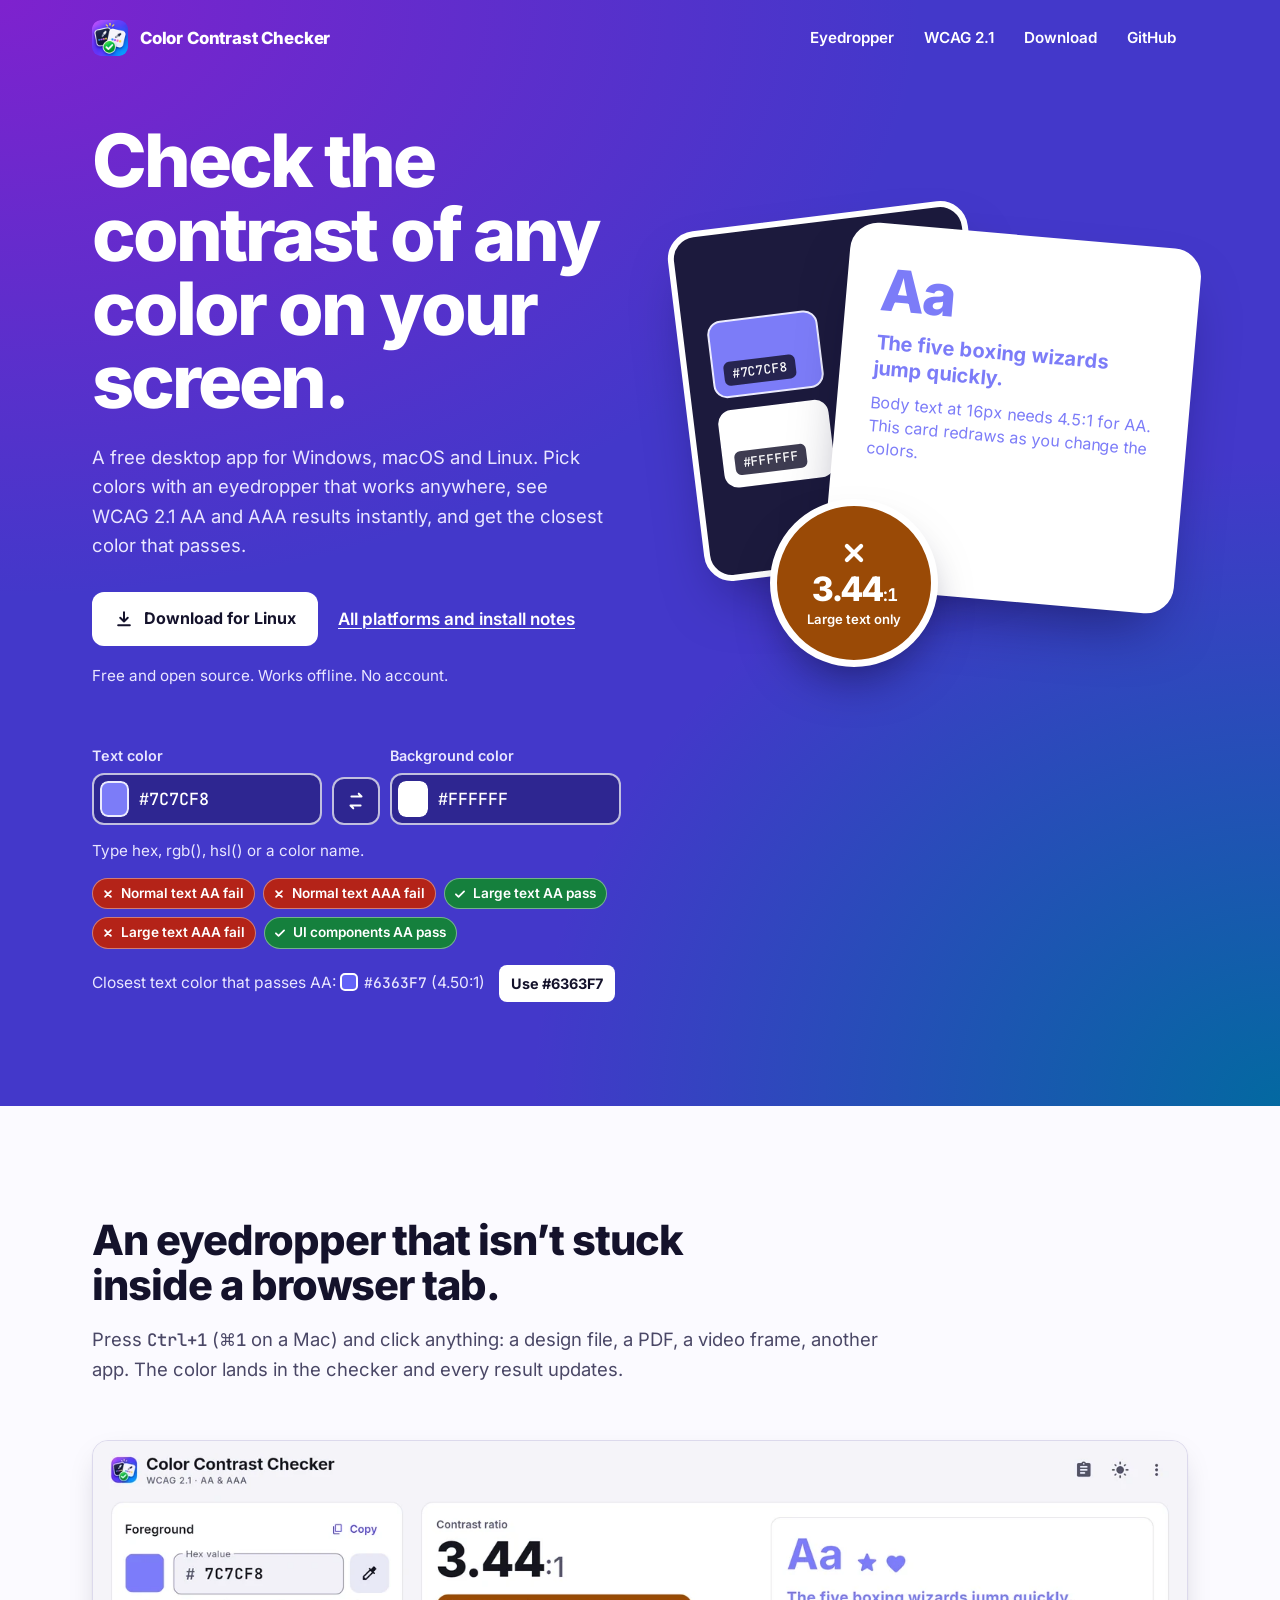
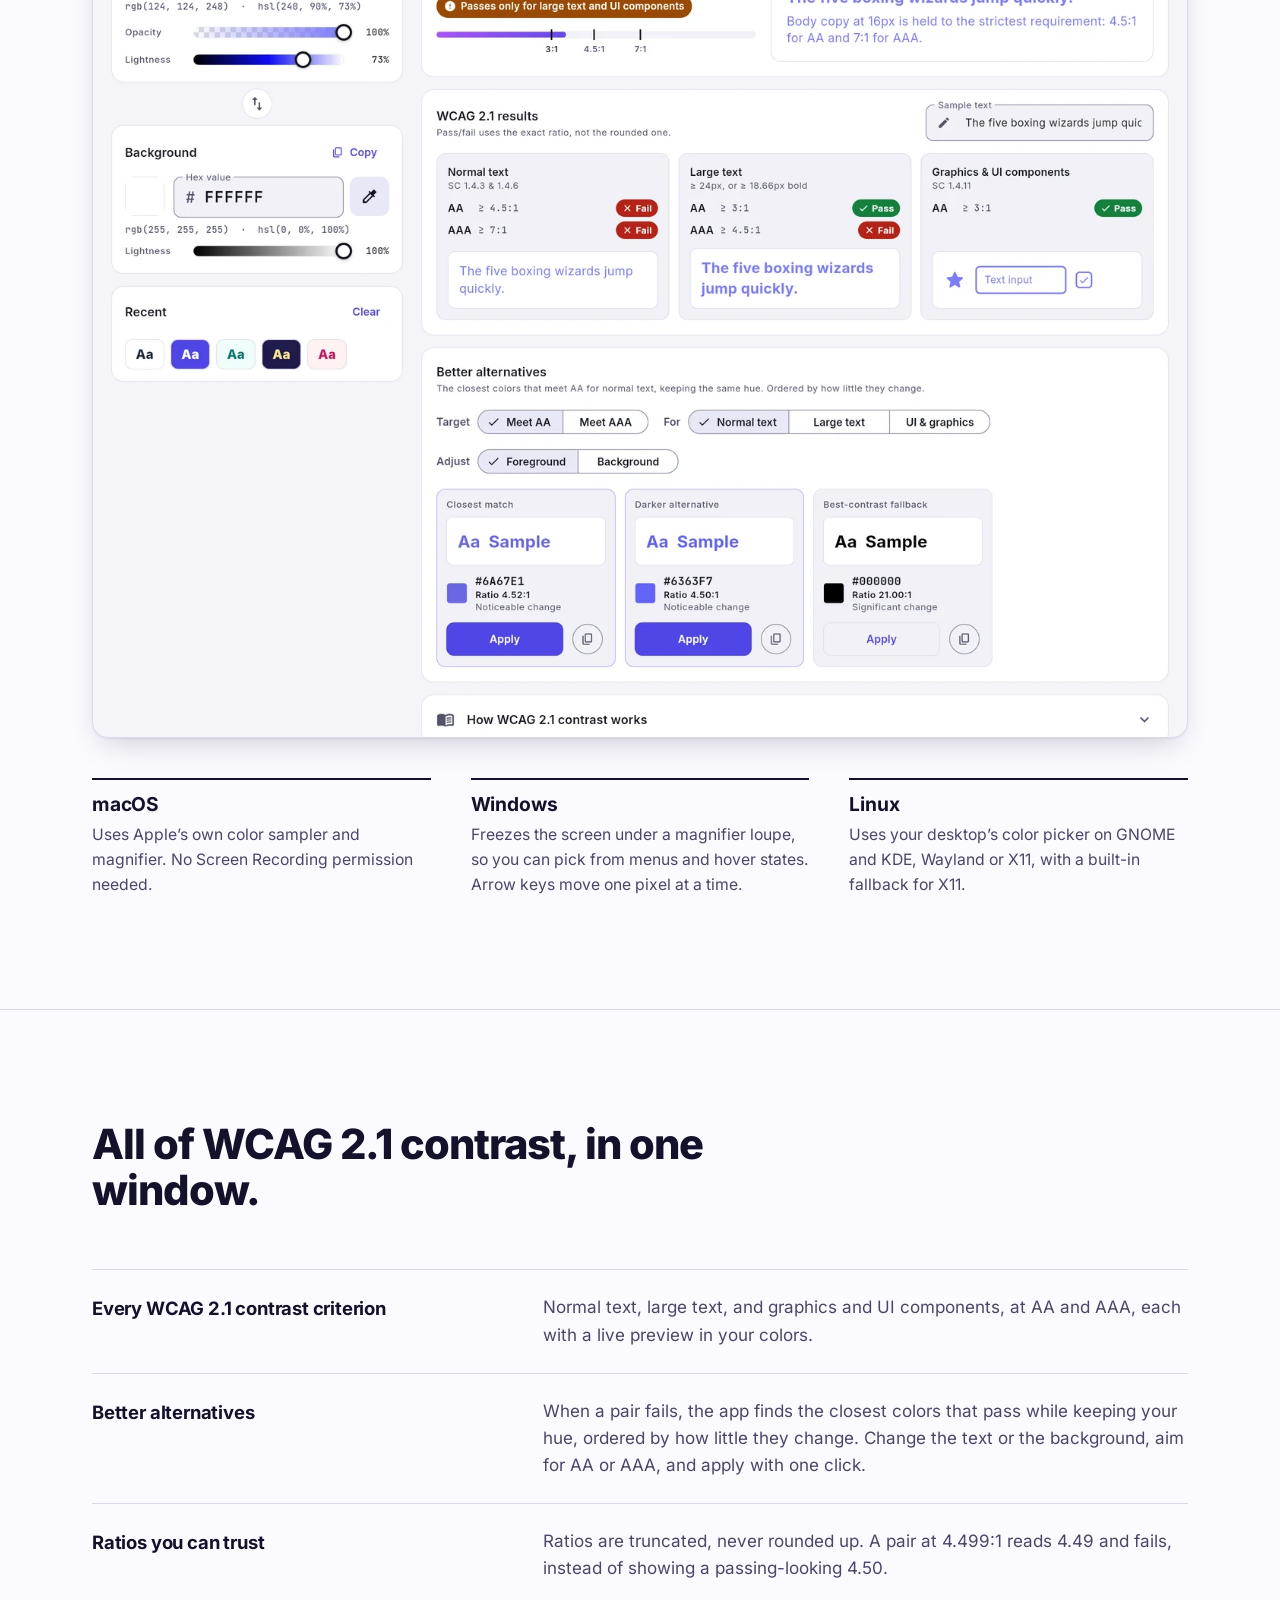
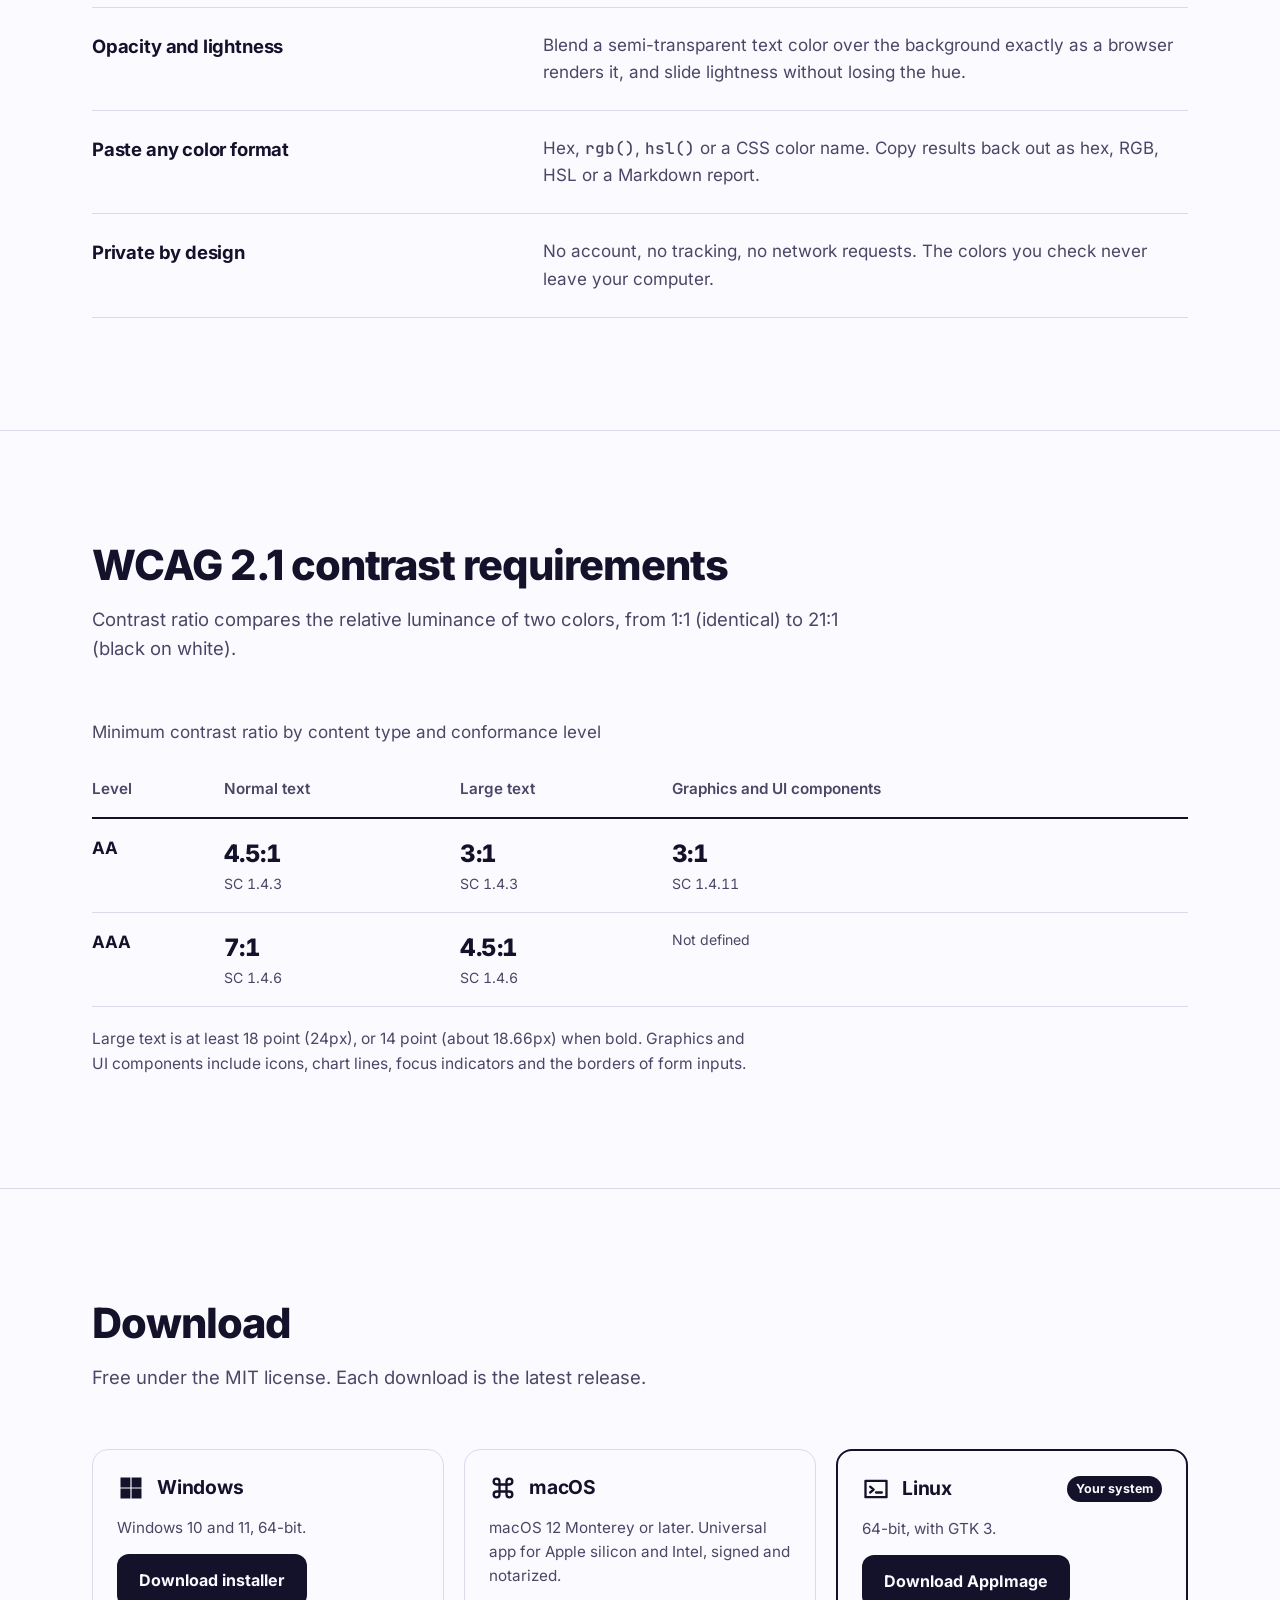
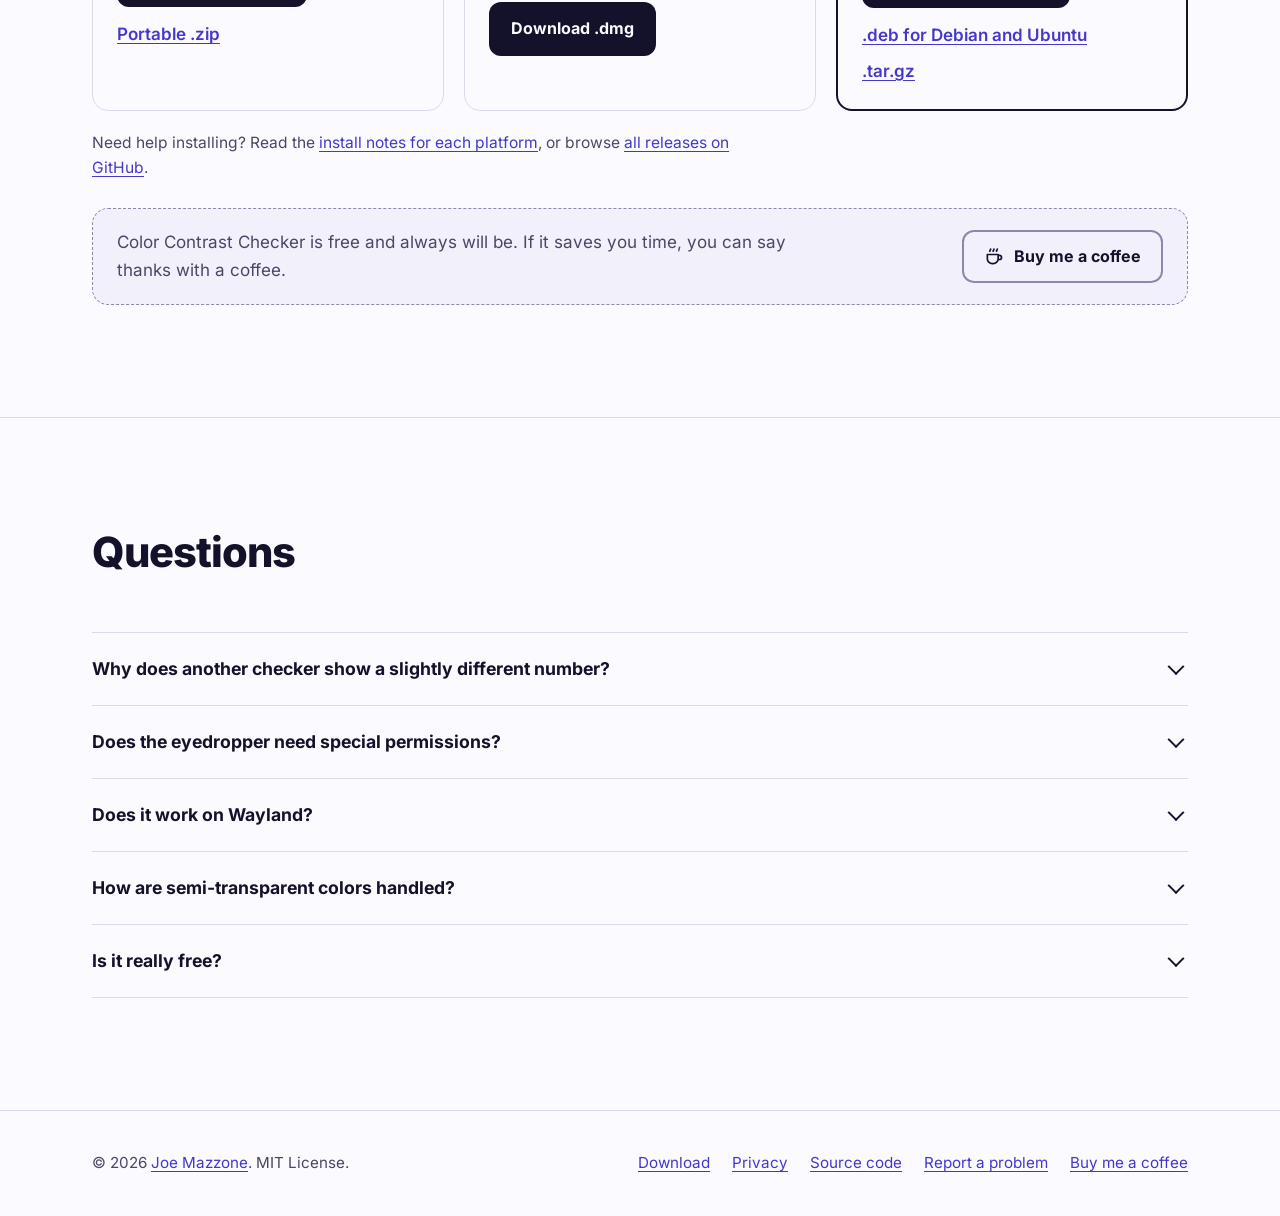
==== commit 48356990: "Add Buy me a coffee links to the website, app and README - Website: a support card under the downloa" ====
--- a/website/index.html
+++ b/website/index.html
@@ -373,6 +373,15 @@
           Need help installing? Read the <a href="download.html">install notes for each platform</a>, or browse
           <a href="https://github.com/MrMazzone/color-contrast-checker/releases">all releases on GitHub</a>.
         </p>
+        <aside class="support" aria-label="Support the project">
+          <p>
+            Color Contrast Checker is free and always will be. If it saves you time, you can say thanks with a coffee.
+          </p>
+          <a class="btn btn-quiet" href="https://www.buymeacoffee.com/JoeMazzone" target="_blank" rel="noopener noreferrer">
+            <svg viewBox="0 0 24 24" aria-hidden="true"><path fill="none" stroke="currentColor" stroke-width="2" stroke-linecap="round" stroke-linejoin="round" d="M4 9h13v5a6 6 0 0 1-6 6h-1a6 6 0 0 1-6-6V9zm13 1h1.5a2.5 2.5 0 0 1 0 5H17M8 2.5c0 1.2-1 1.3-1 2.5M12 2.5c0 1.2-1 1.3-1 2.5M16 2.5c0 1.2-1 1.3-1 2.5"/></svg>
+            Buy me a coffee
+          </a>
+        </aside>
       </div>
     </section>
 
@@ -423,7 +432,8 @@
             <div>
               <p>
                 Yes. It is open source under the MIT license, with no ads, accounts or tracking. The source is on
-                <a href="https://github.com/MrMazzone/color-contrast-checker">GitHub</a>.
+                <a href="https://github.com/MrMazzone/color-contrast-checker">GitHub</a>. If you want to support it,
+                you can <a href="https://www.buymeacoffee.com/JoeMazzone" target="_blank" rel="noopener noreferrer">buy me a coffee</a>.
               </p>
             </div>
           </details>
@@ -439,6 +449,7 @@
           <a href="privacy.html">Privacy</a>
           <a href="https://github.com/MrMazzone/color-contrast-checker">Source code</a>
           <a href="https://github.com/MrMazzone/color-contrast-checker/issues">Report a problem</a>
+          <a href="https://www.buymeacoffee.com/JoeMazzone" target="_blank" rel="noopener noreferrer">Buy me a coffee</a>
         </nav>
       </div>
     </footer>
--- a/website/assets/css/site.css
+++ b/website/assets/css/site.css
@@ -898,6 +898,28 @@
   }
 }
 
+/* Support (Buy me a coffee) */
+.support {
+  margin-top: 28px;
+  padding: 20px 24px;
+  border: 1px dashed var(--rule-strong);
+  border-radius: 16px;
+  background: var(--paper-2);
+  display: flex;
+  flex-wrap: wrap;
+  align-items: center;
+  justify-content: space-between;
+  gap: 16px 24px;
+}
+.support p {
+  margin: 0;
+  color: var(--ink-2);
+  max-width: var(--measure);
+}
+.support .btn {
+  flex: none;
+}
+
 /* FAQ */
 .faq {
   border-top: 1px solid var(--rule);
